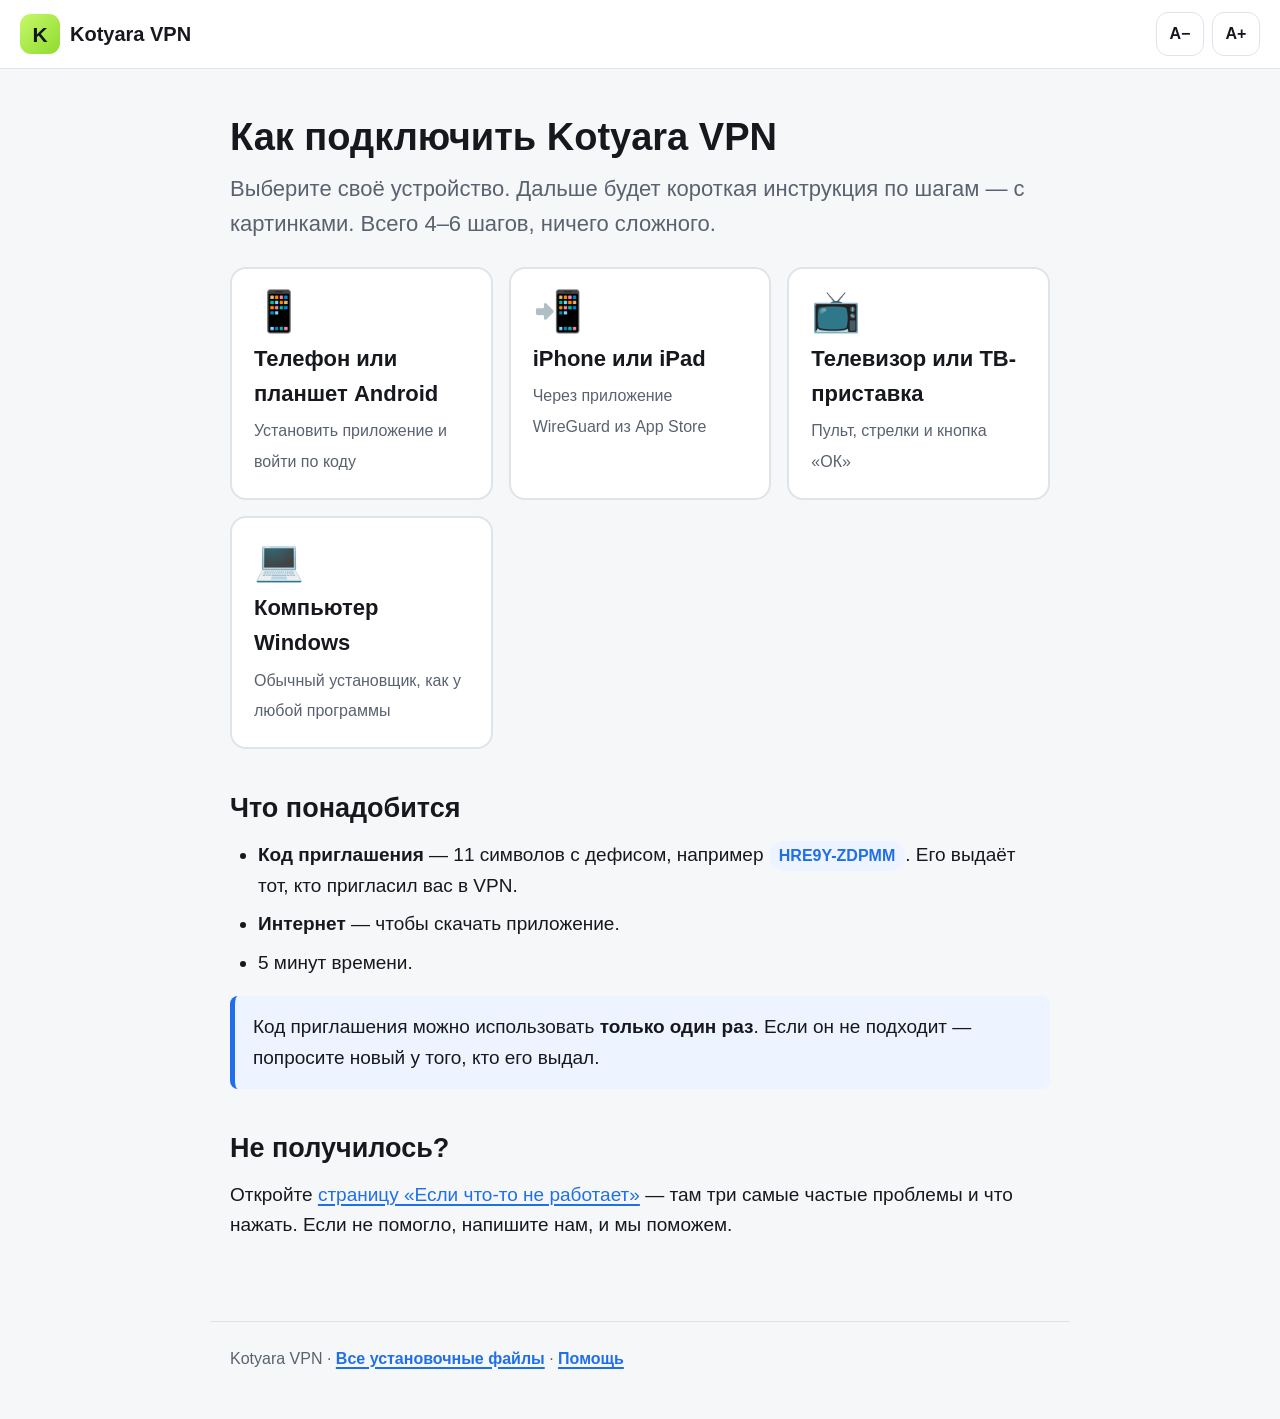
==== docs/index.html @ 17669a43 "docs: инструкции переехали в docs/ для GitHub Pages" ====
<!doctype html>
<html lang="ru">
  <head>
    <meta charset="utf-8" />
    <meta name="viewport" content="width=device-width, initial-scale=1" />
    <title>Kotyara VPN — как подключиться</title>
    <meta
      name="description"
      content="Пошаговая инструкция: как установить и подключить Kotyara VPN на телефоне, телевизоре и компьютере."
    />
    <link rel="stylesheet" href="style.css" />
    <link rel="icon" href="data:image/svg+xml,<svg xmlns='http://www.w3.org/2000/svg' viewBox='0 0 64 64'><rect width='64' height='64' rx='16' fill='%23b7f34b'/><text x='32' y='46' font-family='Arial' font-size='40' font-weight='bold' text-anchor='middle' fill='%23111720'>K</text></svg>" />
  </head>
  <body>
    <header class="topbar">
      <a class="brand" href="index.html">
        <span class="brand-mark" aria-hidden="true">K</span>
        Kotyara VPN
      </a>
      <div class="size-buttons" aria-label="Размер текста">
        <button type="button" data-set-size="normal" title="Обычный текст">A−</button>
        <button type="button" data-set-size="large" title="Крупный текст">A+</button>
      </div>
    </header>

    <main>
      <h1>Как подключить Kotyara VPN</h1>
      <p class="lead">
        Выберите своё устройство. Дальше будет короткая инструкция по шагам — с
        картинками. Всего 4–6 шагов, ничего сложного.
      </p>

      <div class="cards">
        <a class="card" href="android.html">
          <span class="emoji" aria-hidden="true">📱</span>
          <strong>Телефон или планшет Android</strong>
          <span>Установить приложение и войти по коду</span>
        </a>

        <a class="card" href="iphone.html">
          <span class="emoji" aria-hidden="true">📲</span>
          <strong>iPhone или iPad</strong>
          <span>Через приложение WireGuard из App Store</span>
        </a>

        <a class="card" href="tv.html">
          <span class="emoji" aria-hidden="true">📺</span>
          <strong>Телевизор или ТВ-приставка</strong>
          <span>Пульт, стрелки и кнопка «ОК»</span>
        </a>

        <a class="card" href="windows.html">
          <span class="emoji" aria-hidden="true">💻</span>
          <strong>Компьютер Windows</strong>
          <span>Обычный установщик, как у любой программы</span>
        </a>
      </div>

      <h2>Что понадобится</h2>
      <ul>
        <li>
          <strong>Код приглашения</strong> — 11 символов с дефисом, например
          <span class="badge">HRE9Y-ZDPMM</span>. Его выдаёт тот, кто пригласил
          вас в VPN.
        </li>
        <li><strong>Интернет</strong> — чтобы скачать приложение.</li>
        <li>5 минут времени.</li>
      </ul>

      <div class="note">
        <p>
          Код приглашения можно использовать <strong>только один раз</strong>. Если
          он не подходит — попросите новый у того, кто его выдал.
        </p>
      </div>

      <h2>Не получилось?</h2>
      <p>
        Откройте <a href="help.html">страницу «Если что-то не работает»</a> — там
        три самые частые проблемы и что нажать. Если не помогло, напишите нам, и
        мы поможем.
      </p>
    </main>

    <footer>
      Kotyara VPN ·
      <a href="https://github.com/kotyara12345678/Kotyara-VPN/releases/latest"
        >Все установочные файлы</a
      >
      ·
      <a href="help.html">Помощь</a>
    </footer>

    <script src="app.js"></script>
  </body>
</html>
---- docs/style.css ----
/* Kotyara VPN — инструкции.
   Светлая тема и крупный шрифт: страницу читают с телефона, часто
   пожилые люди. Никаких внешних шрифтов и библиотек — всё работает офлайн. */

:root {
  --bg: #f6f7f9;
  --card: #ffffff;
  --text: #16181d;
  --muted: #5a6270;
  --border: #dfe3ea;
  --accent: #1f6feb;
  --accent-dark: #1758bd;
  --ok: #1a7f45;
  --warn: #a86500;
  --radius: 16px;
  --fs-base: 19px;
  --fs-lead: 22px;
  --fs-h1: 38px;
  --fs-h2: 27px;
  --fs-small: 16px;
}

:root[data-size='large'] {
  --fs-base: 23px;
  --fs-lead: 26px;
  --fs-h1: 44px;
  --fs-h2: 32px;
  --fs-small: 19px;
}

* {
  box-sizing: border-box;
}

html {
  -webkit-text-size-adjust: 100%;
}

body {
  margin: 0;
  background: var(--bg);
  color: var(--text);
  font-family:
    -apple-system, BlinkMacSystemFont, 'Segoe UI', Roboto, 'Helvetica Neue',
    Arial, sans-serif;
  font-size: var(--fs-base);
  line-height: 1.6;
}

a {
  color: var(--accent);
  text-decoration-thickness: 2px;
  text-underline-offset: 3px;
}

a:hover {
  color: var(--accent-dark);
}

img {
  max-width: 100%;
  height: auto;
}

/* --- шапка ------------------------------------------------------------- */

.topbar {
  position: sticky;
  top: 0;
  z-index: 10;
  display: flex;
  align-items: center;
  gap: 14px;
  padding: 12px 20px;
  background: rgba(255, 255, 255, 0.94);
  border-bottom: 1px solid var(--border);
  backdrop-filter: blur(8px);
}

.topbar .brand {
  display: flex;
  align-items: center;
  gap: 10px;
  font-weight: 800;
  font-size: calc(var(--fs-base) + 1px);
  color: var(--text);
  text-decoration: none;
  margin-right: auto;
}

.topbar .brand .brand-mark {
  display: flex;
  align-items: center;
  justify-content: center;
  width: 40px;
  height: 40px;
  border-radius: 11px;
  background: linear-gradient(135deg, #c6f76a, #8fdc2f);
  color: #111720;
  font-size: 21px;
  font-weight: 900;
  line-height: 1;
}

.size-buttons {
  display: flex;
  gap: 8px;
}

.size-buttons button {
  min-width: 48px;
  min-height: 44px;
  padding: 0 10px;
  border: 1px solid var(--border);
  border-radius: 12px;
  background: var(--card);
  color: var(--text);
  font-size: var(--fs-small);
  font-weight: 700;
  cursor: pointer;
}

.size-buttons button:hover {
  border-color: var(--accent);
  color: var(--accent);
}

/* --- содержимое -------------------------------------------------------- */

main {
  max-width: 860px;
  margin: 0 auto;
  padding: 28px 20px 64px;
}

.lead {
  font-size: var(--fs-lead);
  color: var(--muted);
  margin: 10px 0 26px;
}

h1 {
  font-size: var(--fs-h1);
  line-height: 1.2;
  margin: 18px 0 6px;
}

h2 {
  font-size: var(--fs-h2);
  line-height: 1.3;
  margin: 42px 0 14px;
}

p {
  margin: 0 0 16px;
}

ul,
ol {
  margin: 0 0 18px;
  padding-left: 28px;
}

li {
  margin-bottom: 8px;
}

.back {
  display: inline-block;
  margin-bottom: 4px;
  font-size: var(--fs-small);
  font-weight: 700;
}

/* --- выбор устройства -------------------------------------------------- */

.cards {
  display: grid;
  grid-template-columns: repeat(auto-fit, minmax(240px, 1fr));
  gap: 16px;
  margin: 26px 0 10px;
}

.card {
  display: block;
  padding: 22px;
  background: var(--card);
  border: 2px solid var(--border);
  border-radius: var(--radius);
  color: var(--text);
  text-decoration: none;
  transition:
    border-color 0.15s ease,
    transform 0.15s ease;
}

.card:hover {
  border-color: var(--accent);
  transform: translateY(-2px);
  color: var(--text);
}

.card .emoji {
  font-size: 40px;
  line-height: 1;
  display: block;
  margin-bottom: 10px;
}

.card strong {
  display: block;
  font-size: calc(var(--fs-base) + 3px);
  margin-bottom: 4px;
}

.card span {
  color: var(--muted);
  font-size: var(--fs-small);
}

/* --- шаги -------------------------------------------------------------- */

.steps {
  counter-reset: step;
  display: grid;
  gap: 22px;
  margin: 22px 0 10px;
}

.step {
  position: relative;
  padding: 22px 22px 18px 78px;
  background: var(--card);
  border: 1px solid var(--border);
  border-radius: var(--radius);
}

.step::before {
  counter-increment: step;
  content: counter(step);
  position: absolute;
  left: 20px;
  top: 20px;
  width: 42px;
  height: 42px;
  border-radius: 50%;
  background: var(--accent);
  color: #fff;
  font-weight: 800;
  font-size: calc(var(--fs-base) + 1px);
  display: flex;
  align-items: center;
  justify-content: center;
}

.step h3 {
  font-size: calc(var(--fs-base) + 3px);
  margin: 6px 0 8px;
}

.step p:last-child {
  margin-bottom: 0;
}

/* --- скриншоты --------------------------------------------------------- */

.shot {
  margin: 16px 0 4px;
  text-align: center;
}

.shot img {
  display: block;
  margin: 0 auto;
  max-height: 620px;
  border: 1px solid var(--border);
  border-radius: 12px;
  box-shadow: 0 8px 24px rgba(22, 24, 29, 0.12);
}

.shot figcaption {
  margin-top: 8px;
  color: var(--muted);
  font-size: var(--fs-small);
}

/* Пока скриншота нет, вместо пустого места показываем подсказку:
   страница остаётся понятной и без картинок. */
.shot-missing {
  display: flex;
  align-items: center;
  justify-content: center;
  min-height: 180px;
  padding: 18px;
  border: 2px dashed var(--border);
  border-radius: 12px;
  background: #fbfcfe;
  color: var(--muted);
  font-size: var(--fs-small);
  text-align: center;
}

/* --- кнопки и плашки --------------------------------------------------- */

.btn {
  display: inline-flex;
  align-items: center;
  justify-content: center;
  gap: 10px;
  min-height: 60px;
  padding: 14px 26px;
  margin: 8px 0;
  background: var(--accent);
  color: #fff;
  border-radius: 14px;
  font-size: calc(var(--fs-base) + 1px);
  font-weight: 800;
  text-decoration: none;
  border: none;
}

.btn:hover {
  background: var(--accent-dark);
  color: #fff;
}

.btn.secondary {
  background: var(--card);
  color: var(--accent);
  border: 2px solid var(--accent);
}

.btn.secondary:hover {
  color: var(--accent-dark);
  border-color: var(--accent-dark);
}

.note {
  padding: 16px 18px;
  margin: 18px 0;
  border-left: 5px solid var(--accent);
  border-radius: 8px;
  background: #eef4ff;
}

.note.ok {
  border-color: var(--ok);
  background: #ecf8f1;
}

.note.warn {
  border-color: var(--warn);
  background: #fff6e6;
}

.note p:last-child {
  margin-bottom: 0;
}

.badge {
  display: inline-block;
  padding: 2px 10px;
  border-radius: 999px;
  background: #eef4ff;
  color: var(--accent);
  font-size: var(--fs-small);
  font-weight: 700;
}

/* --- подвал ------------------------------------------------------------ */

footer {
  max-width: 860px;
  margin: 0 auto;
  padding: 24px 20px 48px;
  color: var(--muted);
  font-size: var(--fs-small);
  border-top: 1px solid var(--border);
}

footer a {
  font-weight: 700;
}

@media (max-width: 520px) {
  .step {
    padding: 18px 16px 16px 16px;
  }

  .step::before {
    position: static;
    display: inline-flex;
    margin-bottom: 8px;
  }

  .shot img {
    max-height: 460px;
  }
}
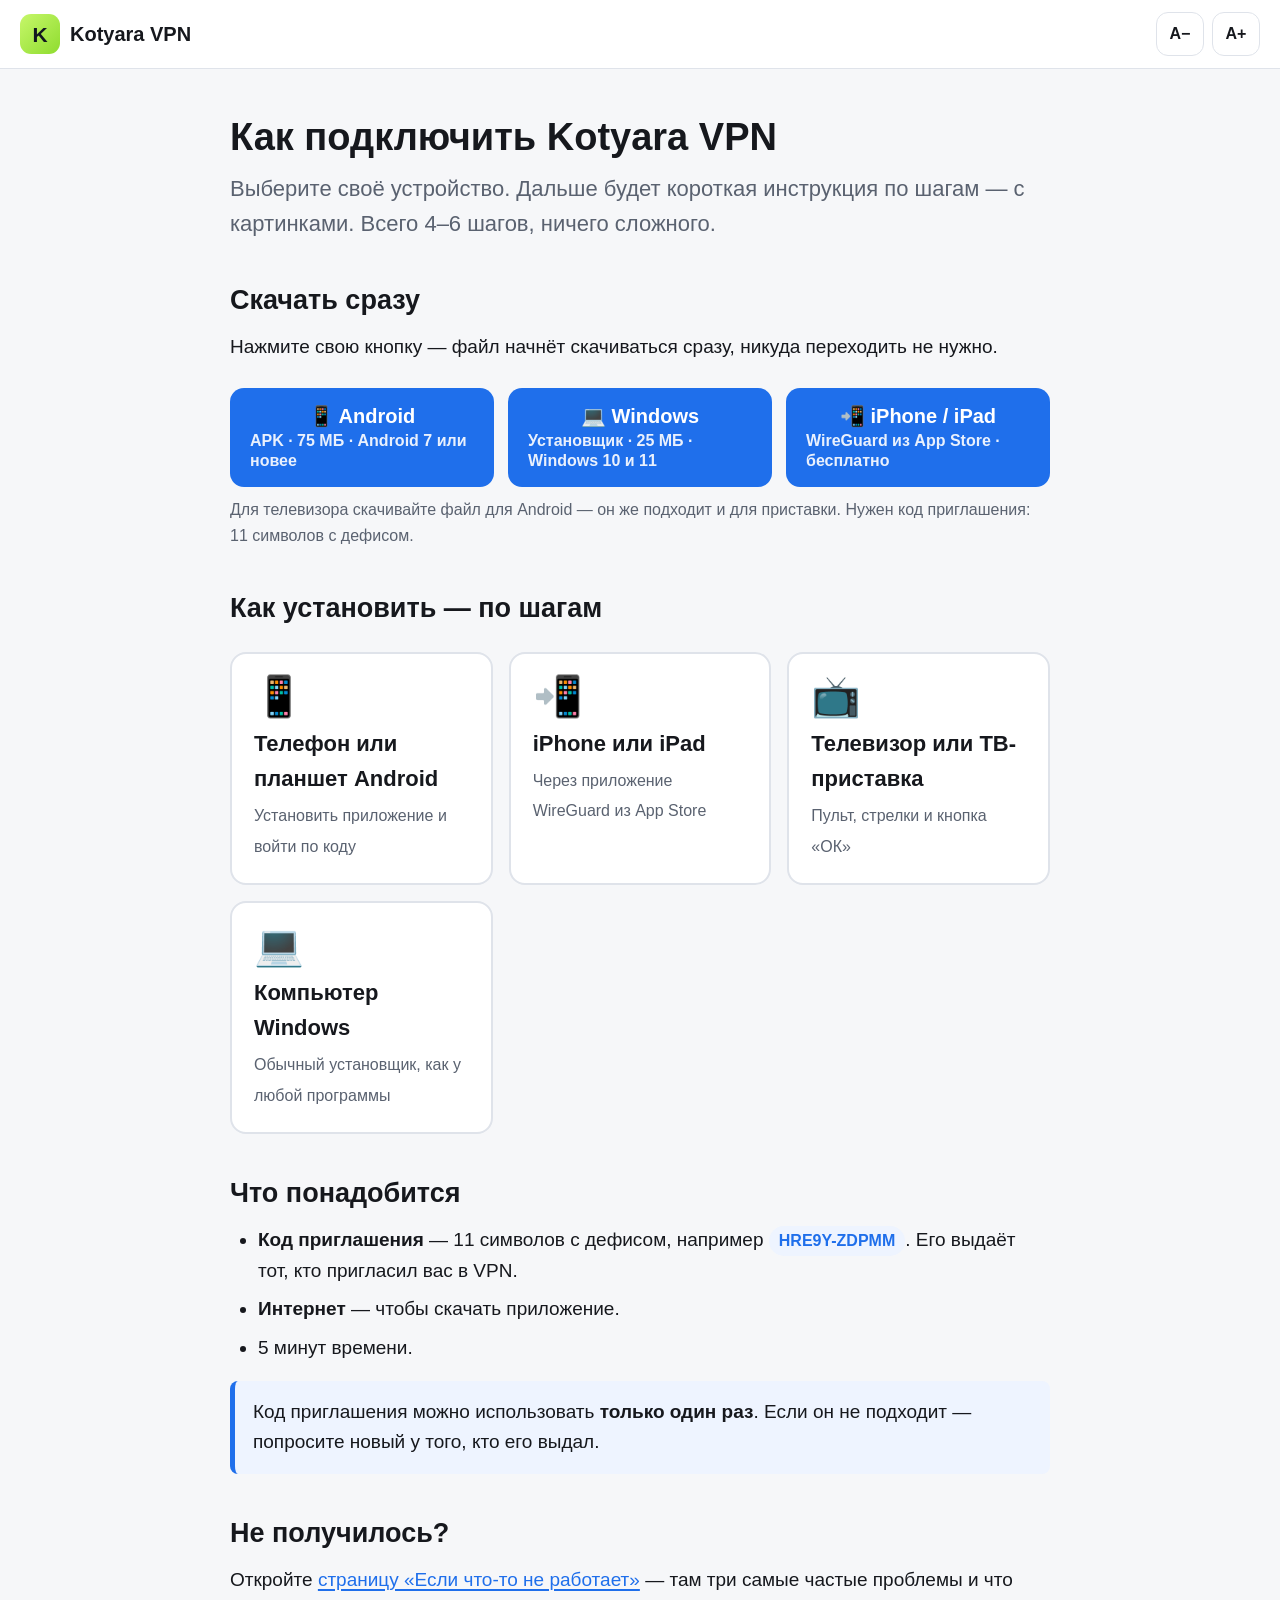
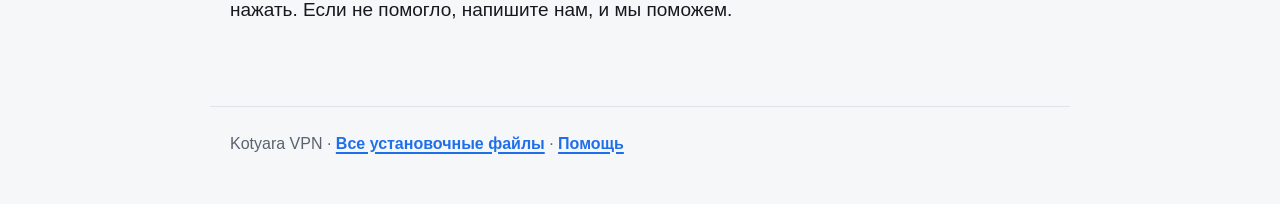
==== commit 4b3c1a1c: "docs: прямые кнопки скачивания APK и Setup.exe, автоподстановка последней версии" ====
--- a/docs/index.html
+++ b/docs/index.html
@@ -30,6 +30,53 @@
         картинками. Всего 4–6 шагов, ничего сложного.
       </p>
 
+      <h2>Скачать сразу</h2>
+      <p>
+        Нажмите свою кнопку — файл начнёт скачиваться сразу, никуда
+        переходить не нужно.
+      </p>
+
+      <div class="download-grid">
+        <a
+          class="btn col"
+          data-download="apk"
+          data-download-sub="Android 7 или новее"
+          href="https://github.com/kotyara12345678/Kotyara-VPN/releases/latest/download/KotyaraVPN-0.2.7.apk"
+        >
+          <span class="btn-title">📱 Android</span>
+          <span class="btn-note" data-download-note="apk"
+            >APK · 75 МБ · Android 7 или новее</span
+          >
+        </a>
+
+        <a
+          class="btn col"
+          data-download="exe"
+          data-download-sub="Windows 10 и 11"
+          href="https://github.com/kotyara12345678/Kotyara-VPN/releases/latest/download/KotyaraVPN-0.2.7-Setup.exe"
+        >
+          <span class="btn-title">💻 Windows</span>
+          <span class="btn-note" data-download-note="exe"
+            >Установщик · 25 МБ · Windows 10 и 11</span
+          >
+        </a>
+
+        <a
+          class="btn col"
+          href="https://apps.apple.com/app/wireguard/id1441195209"
+        >
+          <span class="btn-title">📲 iPhone / iPad</span>
+          <span class="btn-note">WireGuard из App Store · бесплатно</span>
+        </a>
+      </div>
+
+      <p class="download-hint">
+        Для телевизора скачивайте файл для Android — он же подходит и для
+        приставки. Нужен код приглашения: 11 символов с дефисом.
+        <span data-release-version></span>
+      </p>
+
+      <h2>Как установить — по шагам</h2>
       <div class="cards">
         <a class="card" href="android.html">
           <span class="emoji" aria-hidden="true">📱</span>
--- a/docs/style.css
+++ b/docs/style.css
@@ -330,6 +330,43 @@
   border: 2px solid var(--accent);
 }
 
+/* Кнопка скачивания в две строки: что скачать и сколько весит. */
+.btn.col {
+  flex-direction: column;
+  gap: 2px;
+  line-height: 1.25;
+}
+
+.btn .btn-note {
+  font-size: var(--fs-small);
+  font-weight: 600;
+  opacity: 0.9;
+}
+
+.download-grid {
+  display: grid;
+  grid-template-columns: repeat(auto-fit, minmax(260px, 1fr));
+  gap: 14px;
+  margin: 26px 0 8px;
+}
+
+.download-grid .btn {
+  margin: 0;
+  width: 100%;
+  min-height: 84px;
+  padding: 16px 20px;
+}
+
+.download-grid .btn .btn-title {
+  font-size: calc(var(--fs-base) + 1px);
+}
+
+.download-hint {
+  margin: 10px 0 4px;
+  color: var(--muted);
+  font-size: var(--fs-small);
+}
+
 .btn.secondary:hover {
   color: var(--accent-dark);
   border-color: var(--accent-dark);
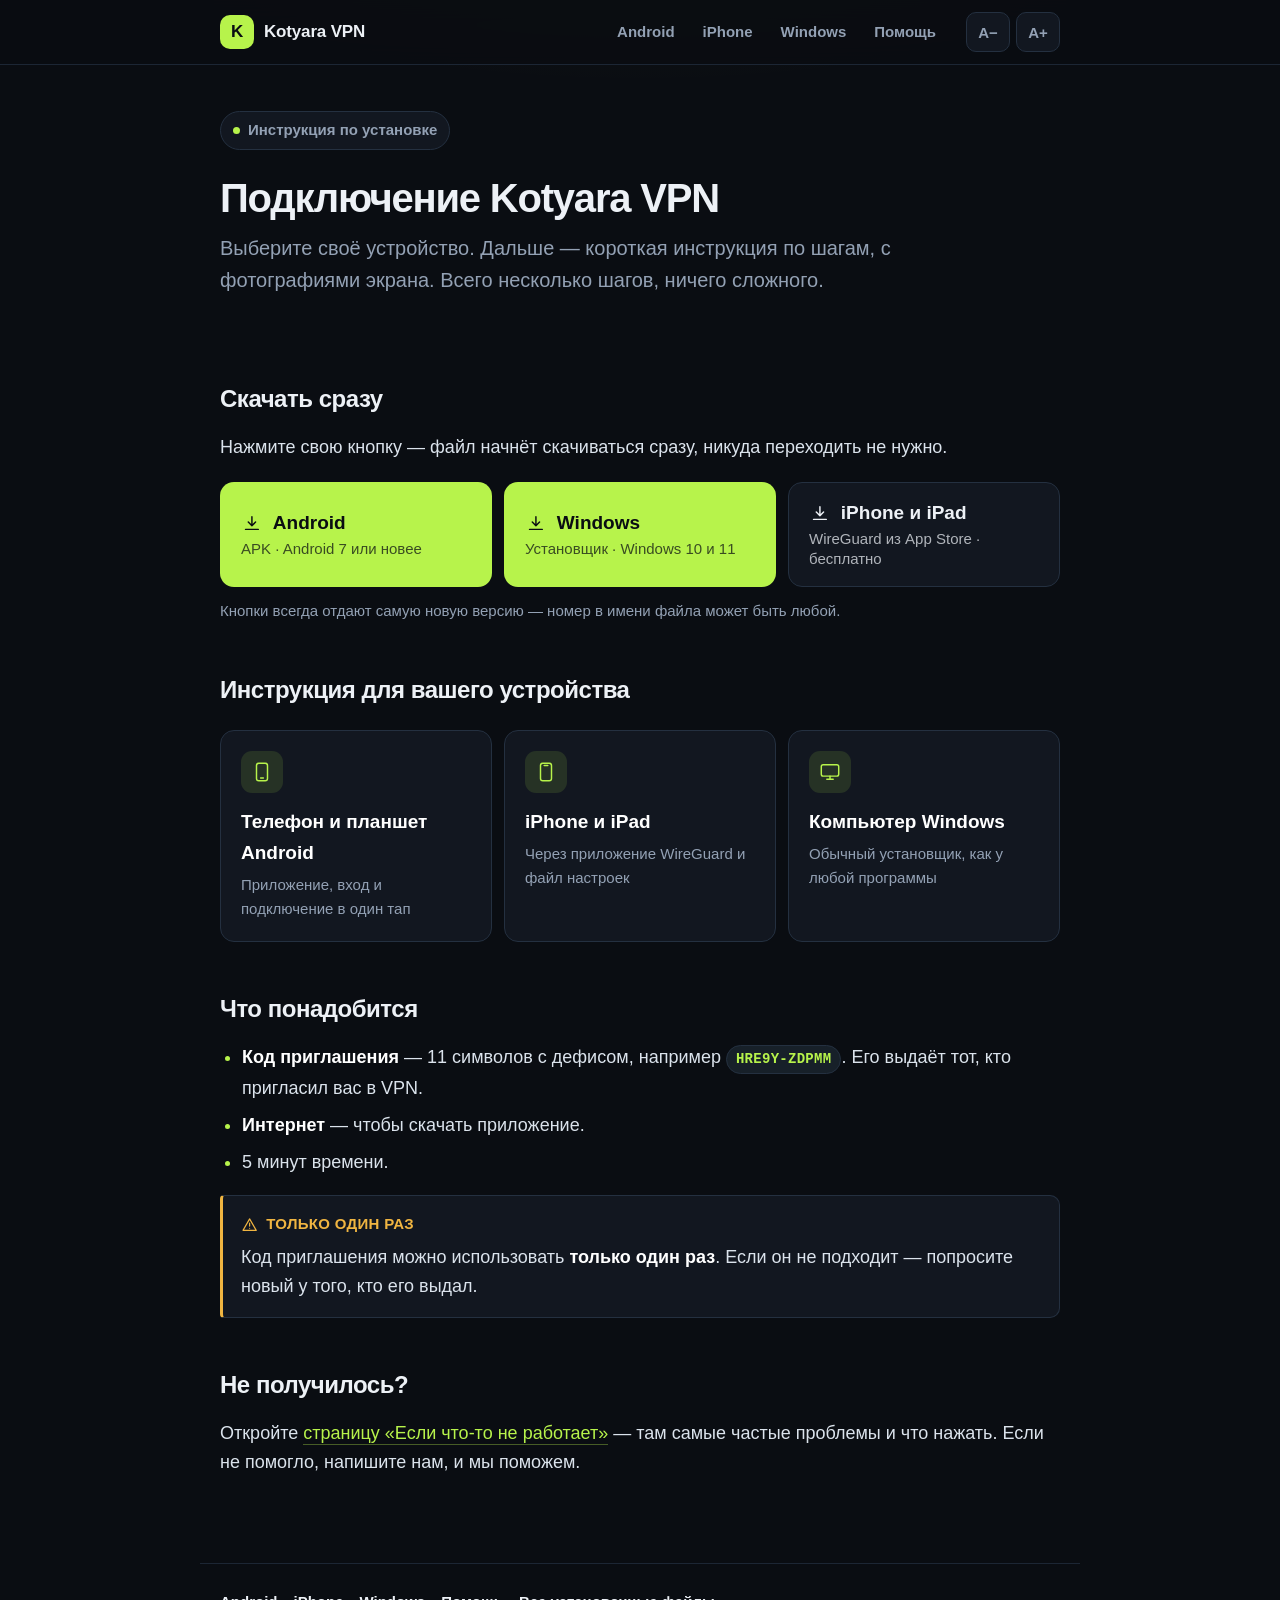
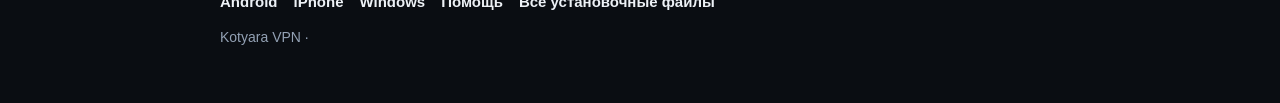
==== commit 61cd5e05: "New instructions site: Android screenshots, iPhone config, no TV page. Pages share a dark minimal th" ====
--- a/docs/index.html
+++ b/docs/index.html
@@ -3,37 +3,48 @@
   <head>
     <meta charset="utf-8" />
     <meta name="viewport" content="width=device-width, initial-scale=1" />
-    <title>Kotyara VPN — как подключиться</title>
+    <title>Kotyara VPN — установка и подключение</title>
     <meta
       name="description"
-      content="Пошаговая инструкция: как установить и подключить Kotyara VPN на телефоне, телевизоре и компьютере."
+      content="Пошаговая инструкция: как установить и подключить Kotyara VPN на телефоне, iPhone и компьютере Windows."
     />
     <link rel="stylesheet" href="style.css" />
-    <link rel="icon" href="data:image/svg+xml,<svg xmlns='http://www.w3.org/2000/svg' viewBox='0 0 64 64'><rect width='64' height='64' rx='16' fill='%23b7f34b'/><text x='32' y='46' font-family='Arial' font-size='40' font-weight='bold' text-anchor='middle' fill='%23111720'>K</text></svg>" />
+    <link rel="icon" href="data:image/svg+xml,<svg xmlns='http://www.w3.org/2000/svg' viewBox='0 0 64 64'><rect width='64' height='64' rx='16' fill='%23b7f34b'/><text x='32' y='46' font-family='Arial' font-size='40' font-weight='bold' text-anchor='middle' fill='%230a0d12'>K</text></svg>" />
   </head>
   <body>
     <header class="topbar">
-      <a class="brand" href="index.html">
-        <span class="brand-mark" aria-hidden="true">K</span>
-        Kotyara VPN
-      </a>
-      <div class="size-buttons" aria-label="Размер текста">
-        <button type="button" data-set-size="normal" title="Обычный текст">A−</button>
-        <button type="button" data-set-size="large" title="Крупный текст">A+</button>
+      <div class="topbar-inner">
+        <a class="brand" href="index.html">
+          <span class="brand-mark" aria-hidden="true">K</span>
+          Kotyara VPN
+        </a>
+        <nav class="nav">
+          <a href="android.html">Android</a>
+          <a href="iphone.html">iPhone</a>
+          <a href="windows.html">Windows</a>
+          <a href="help.html">Помощь</a>
+        </nav>
+        <div class="size-buttons" aria-label="Размер текста">
+          <button type="button" data-set-size="normal" title="Обычный текст">A−</button>
+          <button type="button" data-set-size="large" title="Крупный текст">A+</button>
+        </div>
       </div>
     </header>
 
     <main>
-      <h1>Как подключить Kotyara VPN</h1>
-      <p class="lead">
-        Выберите своё устройство. Дальше будет короткая инструкция по шагам — с
-        картинками. Всего 4–6 шагов, ничего сложного.
-      </p>
+      <section class="hero">
+        <span class="eyebrow"><span class="dot"></span>Инструкция по установке</span>
+        <h1>Подключение Kotyara VPN</h1>
+        <p class="lead">
+          Выберите своё устройство. Дальше — короткая инструкция по шагам, с
+          фотографиями экрана. Всего несколько шагов, ничего сложного.
+        </p>
+      </section>
 
       <h2>Скачать сразу</h2>
       <p>
-        Нажмите свою кнопку — файл начнёт скачиваться сразу, никуда
-        переходить не нужно.
+        Нажмите свою кнопку — файл начнёт скачиваться сразу, никуда переходить не
+        нужно.
       </p>
 
       <div class="download-grid">
@@ -41,65 +52,87 @@
           class="btn col"
           data-download="apk"
           data-download-sub="Android 7 или новее"
-          href="https://github.com/kotyara12345678/Kotyara-VPN/releases/latest/download/KotyaraVPN-0.2.7.apk"
+          href="https://github.com/kotyara12345678/Kotyara-VPN/releases/latest"
         >
-          <span class="btn-title">📱 Android</span>
-          <span class="btn-note" data-download-note="apk"
-            >APK · 75 МБ · Android 7 или новее</span
-          >
+          <span class="btn-title">
+            <svg class="icon" viewBox="0 0 24 24" aria-hidden="true">
+              <path d="M12 4v10m0 0 4-4m-4 4-4-4" />
+              <path d="M5 18h14" />
+            </svg>
+            Android
+          </span>
+          <span class="btn-note" data-download-note="apk">APK · Android 7 или новее</span>
         </a>
 
         <a
           class="btn col"
           data-download="exe"
           data-download-sub="Windows 10 и 11"
-          href="https://github.com/kotyara12345678/Kotyara-VPN/releases/latest/download/KotyaraVPN-0.2.7-Setup.exe"
+          href="https://github.com/kotyara12345678/Kotyara-VPN/releases/latest"
         >
-          <span class="btn-title">💻 Windows</span>
-          <span class="btn-note" data-download-note="exe"
-            >Установщик · 25 МБ · Windows 10 и 11</span
-          >
+          <span class="btn-title">
+            <svg class="icon" viewBox="0 0 24 24" aria-hidden="true">
+              <path d="M12 4v10m0 0 4-4m-4 4-4-4" />
+              <path d="M5 18h14" />
+            </svg>
+            Windows
+          </span>
+          <span class="btn-note" data-download-note="exe">Установщик · Windows 10 и 11</span>
         </a>
 
         <a
-          class="btn col"
+          class="btn col secondary"
           href="https://apps.apple.com/app/wireguard/id1441195209"
         >
-          <span class="btn-title">📲 iPhone / iPad</span>
+          <span class="btn-title">
+            <svg class="icon" viewBox="0 0 24 24" aria-hidden="true">
+              <path d="M12 4v10m0 0 4-4m-4 4-4-4" />
+              <path d="M5 18h14" />
+            </svg>
+            iPhone и iPad
+          </span>
           <span class="btn-note">WireGuard из App Store · бесплатно</span>
         </a>
       </div>
 
       <p class="download-hint">
-        Для телевизора скачивайте файл для Android — он же подходит и для
-        приставки. Нужен код приглашения: 11 символов с дефисом.
-        <span data-release-version></span>
+        Кнопки всегда отдают самую новую версию — номер в имени файла может быть
+        любой. <span data-release-version></span>
       </p>
 
-      <h2>Как установить — по шагам</h2>
+      <h2>Инструкция для вашего устройства</h2>
       <div class="cards">
         <a class="card" href="android.html">
-          <span class="emoji" aria-hidden="true">📱</span>
-          <strong>Телефон или планшет Android</strong>
-          <span>Установить приложение и войти по коду</span>
+          <span class="card-icon" aria-hidden="true">
+            <svg class="icon" viewBox="0 0 24 24">
+              <rect x="6" y="2.5" width="12" height="19" rx="2.5" />
+              <path d="M10.5 18.5h3" />
+            </svg>
+          </span>
+          <strong>Телефон и планшет Android</strong>
+          <span class="card-note">Приложение, вход и подключение в один тап</span>
         </a>
 
         <a class="card" href="iphone.html">
-          <span class="emoji" aria-hidden="true">📲</span>
-          <strong>iPhone или iPad</strong>
-          <span>Через приложение WireGuard из App Store</span>
-        </a>
-
-        <a class="card" href="tv.html">
-          <span class="emoji" aria-hidden="true">📺</span>
-          <strong>Телевизор или ТВ-приставка</strong>
-          <span>Пульт, стрелки и кнопка «ОК»</span>
+          <span class="card-icon" aria-hidden="true">
+            <svg class="icon" viewBox="0 0 24 24">
+              <rect x="6" y="2.5" width="12" height="19" rx="2.5" />
+              <path d="M10 5h4" />
+            </svg>
+          </span>
+          <strong>iPhone и iPad</strong>
+          <span class="card-note">Через приложение WireGuard и файл настроек</span>
         </a>
 
         <a class="card" href="windows.html">
-          <span class="emoji" aria-hidden="true">💻</span>
+          <span class="card-icon" aria-hidden="true">
+            <svg class="icon" viewBox="0 0 24 24">
+              <rect x="2.5" y="4" width="19" height="12.5" rx="2" />
+              <path d="M8.5 20h7M12 16.5V20" />
+            </svg>
+          </span>
           <strong>Компьютер Windows</strong>
-          <span>Обычный установщик, как у любой программы</span>
+          <span class="card-note">Обычный установщик, как у любой программы</span>
         </a>
       </div>
 
@@ -114,7 +147,14 @@
         <li>5 минут времени.</li>
       </ul>
 
-      <div class="note">
+      <div class="note warn">
+        <p class="note-title">
+          <svg class="icon" viewBox="0 0 24 24" aria-hidden="true">
+            <path d="M12 4 2.8 20h18.4L12 4Z" />
+            <path d="M12 10v4M12 17h.01" />
+          </svg>
+          Только один раз
+        </p>
         <p>
           Код приглашения можно использовать <strong>только один раз</strong>. Если
           он не подходит — попросите новый у того, кто его выдал.
@@ -124,18 +164,24 @@
       <h2>Не получилось?</h2>
       <p>
         Откройте <a href="help.html">страницу «Если что-то не работает»</a> — там
-        три самые частые проблемы и что нажать. Если не помогло, напишите нам, и
-        мы поможем.
+        самые частые проблемы и что нажать. Если не помогло, напишите нам, и мы
+        поможем.
       </p>
     </main>
 
     <footer>
-      Kotyara VPN ·
-      <a href="https://github.com/kotyara12345678/Kotyara-VPN/releases/latest"
-        >Все установочные файлы</a
-      >
-      ·
-      <a href="help.html">Помощь</a>
+      <div class="foot-links">
+        <a href="android.html">Android</a>
+        <a href="iphone.html">iPhone</a>
+        <a href="windows.html">Windows</a>
+        <a href="help.html">Помощь</a>
+        <a href="https://github.com/kotyara12345678/Kotyara-VPN/releases/latest"
+          >Все установочные файлы</a
+        >
+      </div>
+      <div class="foot-version">
+        Kotyara VPN · <span data-release-version></span>
+      </div>
     </footer>
 
     <script src="app.js"></script>
--- a/docs/style.css
+++ b/docs/style.css
@@ -1,31 +1,40 @@
-/* Kotyara VPN — инструкции.
-   Светлая тема и крупный шрифт: страницу читают с телефона, часто
-   пожилые люди. Никаких внешних шрифтов и библиотек — всё работает офлайн. */
+/* Kotyara VPN — документация.
+   Тёмная сдержанная тема в цветах приложения, крупный шрифт и большие
+   кликабельные области: страницу читают с телефона, часто пожилые люди.
+   Без внешних шрифтов и библиотек — всё работает офлайн. */
 
 :root {
-  --bg: #f6f7f9;
-  --card: #ffffff;
-  --text: #16181d;
-  --muted: #5a6270;
-  --border: #dfe3ea;
-  --accent: #1f6feb;
-  --accent-dark: #1758bd;
-  --ok: #1a7f45;
-  --warn: #a86500;
-  --radius: 16px;
-  --fs-base: 19px;
-  --fs-lead: 22px;
-  --fs-h1: 38px;
-  --fs-h2: 27px;
-  --fs-small: 16px;
+  --bg: #0a0d12;
+  --surface: #121720;
+  --surface-2: #172029;
+  --line: #243040;
+  --line-soft: #1c2634;
+  --text: #edf1f6;
+  --muted: #93a1b4;
+  --accent: #b7f34b;
+  --accent-dim: #9ad72e;
+  --accent-ink: #0a0d12;
+  --ok: #57d68b;
+  --warn: #f0b541;
+  --danger: #f2726b;
+  --radius: 14px;
+  --radius-sm: 10px;
+  --fs-base: 18px;
+  --fs-lead: 20px;
+  --fs-h1: 40px;
+  --fs-h2: 24px;
+  --fs-small: 15px;
+  --shadow: 0 18px 40px rgba(0, 0, 0, 0.35);
+  --maxw: 880px;
 }
 
 :root[data-size='large'] {
-  --fs-base: 23px;
-  --fs-lead: 26px;
-  --fs-h1: 44px;
-  --fs-h2: 32px;
-  --fs-small: 19px;
+  --fs-base: 21px;
+  --fs-lead: 23px;
+  --fs-h1: 46px;
+  --fs-h2: 28px;
+  --fs-small: 17px;
+  --maxw: 940px;
 }
 
 * {
@@ -34,27 +43,37 @@
 
 html {
   -webkit-text-size-adjust: 100%;
+  scroll-behavior: smooth;
 }
 
 body {
   margin: 0;
-  background: var(--bg);
+  background:
+    radial-gradient(
+      1100px 520px at 50% -280px,
+      rgba(183, 243, 75, 0.12),
+      transparent 70%
+    ),
+    var(--bg);
   color: var(--text);
   font-family:
     -apple-system, BlinkMacSystemFont, 'Segoe UI', Roboto, 'Helvetica Neue',
     Arial, sans-serif;
   font-size: var(--fs-base);
-  line-height: 1.6;
+  line-height: 1.62;
+  -webkit-font-smoothing: antialiased;
 }
 
 a {
   color: var(--accent);
-  text-decoration-thickness: 2px;
-  text-underline-offset: 3px;
+  text-decoration: none;
+  border-bottom: 1px solid rgba(183, 243, 75, 0.35);
+  padding-bottom: 1px;
 }
 
 a:hover {
-  color: var(--accent-dark);
+  color: #d2ff85;
+  border-bottom-color: currentColor;
 }
 
 img {
@@ -62,158 +81,358 @@
   height: auto;
 }
 
+.icon {
+  width: 1.15em;
+  height: 1.15em;
+  flex: none;
+  stroke: currentColor;
+  stroke-width: 1.6;
+  fill: none;
+  stroke-linecap: round;
+  stroke-linejoin: round;
+}
+
 /* --- шапка ------------------------------------------------------------- */
 
 .topbar {
   position: sticky;
   top: 0;
-  z-index: 10;
-  display: flex;
-  align-items: center;
-  gap: 14px;
+  z-index: 20;
+  background: rgba(10, 13, 18, 0.82);
+  border-bottom: 1px solid var(--line-soft);
+  backdrop-filter: blur(12px);
+}
+
+.topbar-inner {
+  display: flex;
+  align-items: center;
+  gap: 18px;
+  max-width: var(--maxw);
+  margin: 0 auto;
   padding: 12px 20px;
-  background: rgba(255, 255, 255, 0.94);
-  border-bottom: 1px solid var(--border);
-  backdrop-filter: blur(8px);
-}
-
-.topbar .brand {
+}
+
+.brand {
   display: flex;
   align-items: center;
   gap: 10px;
+  color: var(--text);
+  font-weight: 700;
+  font-size: 17px;
+  letter-spacing: -0.01em;
+  border: 0;
+  margin-right: auto;
+}
+
+.brand:hover {
+  color: var(--text);
+}
+
+.brand-mark {
+  display: flex;
+  align-items: center;
+  justify-content: center;
+  width: 34px;
+  height: 34px;
+  border-radius: 10px;
+  background: var(--accent);
+  color: var(--accent-ink);
   font-weight: 800;
-  font-size: calc(var(--fs-base) + 1px);
-  color: var(--text);
-  text-decoration: none;
-  margin-right: auto;
-}
-
-.topbar .brand .brand-mark {
-  display: flex;
-  align-items: center;
-  justify-content: center;
-  width: 40px;
-  height: 40px;
-  border-radius: 11px;
-  background: linear-gradient(135deg, #c6f76a, #8fdc2f);
-  color: #111720;
-  font-size: 21px;
-  font-weight: 900;
-  line-height: 1;
+  font-size: 17px;
+}
+
+.brand-mark svg {
+  width: 19px;
+  height: 19px;
+}
+
+.nav {
+  display: flex;
+  gap: 4px;
+}
+
+.nav a {
+  padding: 8px 12px;
+  border: 0;
+  border-radius: 999px;
+  color: var(--muted);
+  font-size: var(--fs-small);
+  font-weight: 600;
+}
+
+.nav a:hover {
+  color: var(--text);
+  background: var(--surface-2);
+}
+
+.nav a[aria-current='page'] {
+  color: var(--accent-ink);
+  background: var(--accent);
 }
 
 .size-buttons {
   display: flex;
-  gap: 8px;
+  gap: 6px;
 }
 
 .size-buttons button {
-  min-width: 48px;
-  min-height: 44px;
+  min-width: 44px;
+  min-height: 40px;
   padding: 0 10px;
-  border: 1px solid var(--border);
-  border-radius: 12px;
-  background: var(--card);
-  color: var(--text);
+  border: 1px solid var(--line);
+  border-radius: var(--radius-sm);
+  background: var(--surface);
+  color: var(--muted);
   font-size: var(--fs-small);
   font-weight: 700;
   cursor: pointer;
+  transition:
+    color 0.15s ease,
+    border-color 0.15s ease;
 }
 
 .size-buttons button:hover {
-  border-color: var(--accent);
-  color: var(--accent);
+  color: var(--accent);
+  border-color: rgba(183, 243, 75, 0.45);
 }
 
 /* --- содержимое -------------------------------------------------------- */
 
 main {
-  max-width: 860px;
+  max-width: var(--maxw);
   margin: 0 auto;
-  padding: 28px 20px 64px;
+  padding: 40px 20px 72px;
+}
+
+h1 {
+  font-size: var(--fs-h1);
+  line-height: 1.1;
+  letter-spacing: -0.03em;
+  margin: 8px 0 12px;
+}
+
+h2 {
+  font-size: var(--fs-h2);
+  letter-spacing: -0.02em;
+  margin: 48px 0 14px;
+}
+
+h3 {
+  font-size: calc(var(--fs-base) + 2px);
+  letter-spacing: -0.01em;
+  margin: 0 0 8px;
+}
+
+p {
+  margin: 0 0 14px;
+  color: #dbe3ec;
 }
 
 .lead {
   font-size: var(--fs-lead);
   color: var(--muted);
-  margin: 10px 0 26px;
-}
-
-h1 {
-  font-size: var(--fs-h1);
-  line-height: 1.2;
-  margin: 18px 0 6px;
-}
-
-h2 {
-  font-size: var(--fs-h2);
-  line-height: 1.3;
-  margin: 42px 0 14px;
-}
-
-p {
-  margin: 0 0 16px;
+  margin: 0 0 28px;
+  max-width: 62ch;
+}
+
+strong {
+  color: #fff;
+  font-weight: 650;
 }
 
 ul,
 ol {
   margin: 0 0 18px;
-  padding-left: 28px;
+  padding-left: 22px;
+  color: #dbe3ec;
 }
 
 li {
   margin-bottom: 8px;
 }
 
+li::marker {
+  color: var(--accent);
+}
+
 .back {
-  display: inline-block;
-  margin-bottom: 4px;
-  font-size: var(--fs-small);
+  display: inline-flex;
+  align-items: center;
+  gap: 8px;
+  margin-bottom: 14px;
+  border: 0;
+  color: var(--muted);
+  font-size: var(--fs-small);
+  font-weight: 600;
+}
+
+.back:hover {
+  color: var(--accent);
+}
+
+/* --- первый экран ------------------------------------------------------ */
+
+.hero {
+  padding: 6px 0 8px;
+}
+
+.hero .eyebrow {
+  display: inline-flex;
+  align-items: center;
+  gap: 8px;
+  padding: 6px 12px;
+  border: 1px solid var(--line);
+  border-radius: 999px;
+  background: var(--surface);
+  color: var(--muted);
+  font-size: var(--fs-small);
+  font-weight: 600;
+  margin-bottom: 18px;
+}
+
+.hero .eyebrow .dot {
+  width: 7px;
+  height: 7px;
+  border-radius: 50%;
+  background: var(--accent);
+}
+
+/* --- кнопки ------------------------------------------------------------ */
+
+.btn {
+  display: inline-flex;
+  align-items: center;
+  justify-content: center;
+  gap: 10px;
+  min-height: 54px;
+  padding: 14px 24px;
+  border: 1px solid transparent;
+  border-radius: var(--radius);
+  background: var(--accent);
+  color: var(--accent-ink);
+  font-size: calc(var(--fs-base) + 1px);
   font-weight: 700;
-}
-
-/* --- выбор устройства -------------------------------------------------- */
+  text-decoration: none;
+  cursor: pointer;
+  transition:
+    background 0.15s ease,
+    transform 0.15s ease,
+    border-color 0.15s ease;
+}
+
+.btn:hover {
+  background: var(--accent-dim);
+  color: var(--accent-ink);
+  transform: translateY(-1px);
+}
+
+.btn.secondary {
+  background: var(--surface);
+  border-color: var(--line);
+  color: var(--text);
+}
+
+.btn.secondary:hover {
+  border-color: rgba(183, 243, 75, 0.5);
+  color: var(--text);
+}
+
+.btn.col {
+  flex-direction: column;
+  align-items: flex-start;
+  gap: 3px;
+  text-align: left;
+  line-height: 1.3;
+}
+
+.btn .btn-title {
+  display: flex;
+  align-items: center;
+  gap: 10px;
+  font-size: calc(var(--fs-base) + 1px);
+  font-weight: 700;
+}
+
+.btn .btn-note {
+  font-size: var(--fs-small);
+  font-weight: 500;
+  opacity: 0.72;
+}
+
+.download-grid {
+  display: grid;
+  grid-template-columns: repeat(auto-fit, minmax(240px, 1fr));
+  gap: 12px;
+  margin: 20px 0 12px;
+}
+
+.download-grid .btn {
+  width: 100%;
+  min-height: 88px;
+  padding: 18px 20px;
+}
+
+.download-hint {
+  color: var(--muted);
+  font-size: var(--fs-small);
+  margin: 10px 0 0;
+}
+
+/* --- карточки устройств ------------------------------------------------ */
 
 .cards {
   display: grid;
-  grid-template-columns: repeat(auto-fit, minmax(240px, 1fr));
-  gap: 16px;
-  margin: 26px 0 10px;
+  grid-template-columns: repeat(auto-fit, minmax(250px, 1fr));
+  gap: 12px;
+  margin: 20px 0 8px;
 }
 
 .card {
-  display: block;
-  padding: 22px;
-  background: var(--card);
-  border: 2px solid var(--border);
+  display: flex;
+  flex-direction: column;
+  gap: 4px;
+  padding: 20px;
+  background: var(--surface);
+  border: 1px solid var(--line);
   border-radius: var(--radius);
   color: var(--text);
   text-decoration: none;
   transition:
     border-color 0.15s ease,
+    background 0.15s ease,
     transform 0.15s ease;
 }
 
 .card:hover {
-  border-color: var(--accent);
+  background: var(--surface-2);
+  border-color: rgba(183, 243, 75, 0.45);
+  color: var(--text);
   transform: translateY(-2px);
-  color: var(--text);
-}
-
-.card .emoji {
-  font-size: 40px;
-  line-height: 1;
-  display: block;
+}
+
+.card .card-icon {
+  display: flex;
+  align-items: center;
+  justify-content: center;
+  width: 42px;
+  height: 42px;
   margin-bottom: 10px;
+  border-radius: 11px;
+  background: rgba(183, 243, 75, 0.12);
+  color: var(--accent);
+}
+
+.card .card-icon svg {
+  width: 22px;
+  height: 22px;
 }
 
 .card strong {
-  display: block;
-  font-size: calc(var(--fs-base) + 3px);
-  margin-bottom: 4px;
-}
-
-.card span {
+  font-size: calc(var(--fs-base) + 1px);
+  color: #fff;
+}
+
+.card span.card-note {
   color: var(--muted);
   font-size: var(--fs-small);
 }
@@ -223,15 +442,15 @@
 .steps {
   counter-reset: step;
   display: grid;
-  gap: 22px;
-  margin: 22px 0 10px;
+  gap: 14px;
+  margin: 20px 0 8px;
 }
 
 .step {
   position: relative;
-  padding: 22px 22px 18px 78px;
-  background: var(--card);
-  border: 1px solid var(--border);
+  padding: 22px 22px 20px 74px;
+  background: var(--surface);
+  border: 1px solid var(--line);
   border-radius: var(--radius);
 }
 
@@ -241,21 +460,17 @@
   position: absolute;
   left: 20px;
   top: 20px;
-  width: 42px;
-  height: 42px;
+  width: 36px;
+  height: 36px;
   border-radius: 50%;
-  background: var(--accent);
-  color: #fff;
-  font-weight: 800;
-  font-size: calc(var(--fs-base) + 1px);
+  background: rgba(183, 243, 75, 0.14);
+  border: 1px solid rgba(183, 243, 75, 0.4);
+  color: var(--accent);
+  font-weight: 700;
+  font-size: var(--fs-small);
   display: flex;
   align-items: center;
   justify-content: center;
-}
-
-.step h3 {
-  font-size: calc(var(--fs-base) + 3px);
-  margin: 6px 0 8px;
 }
 
 .step p:last-child {
@@ -265,169 +480,143 @@
 /* --- скриншоты --------------------------------------------------------- */
 
 .shot {
-  margin: 16px 0 4px;
+  margin: 18px 0 2px;
   text-align: center;
 }
 
 .shot img {
   display: block;
   margin: 0 auto;
-  max-height: 620px;
-  border: 1px solid var(--border);
+  max-height: 640px;
+  border: 1px solid var(--line);
   border-radius: 12px;
-  box-shadow: 0 8px 24px rgba(22, 24, 29, 0.12);
+  box-shadow: var(--shadow);
+  background: var(--surface-2);
 }
 
 .shot figcaption {
-  margin-top: 8px;
-  color: var(--muted);
-  font-size: var(--fs-small);
-}
-
-/* Пока скриншота нет, вместо пустого места показываем подсказку:
-   страница остаётся понятной и без картинок. */
-.shot-missing {
-  display: flex;
-  align-items: center;
-  justify-content: center;
-  min-height: 180px;
-  padding: 18px;
-  border: 2px dashed var(--border);
-  border-radius: 12px;
-  background: #fbfcfe;
-  color: var(--muted);
-  font-size: var(--fs-small);
-  text-align: center;
-}
-
-/* --- кнопки и плашки --------------------------------------------------- */
-
-.btn {
-  display: inline-flex;
-  align-items: center;
-  justify-content: center;
-  gap: 10px;
-  min-height: 60px;
-  padding: 14px 26px;
-  margin: 8px 0;
-  background: var(--accent);
-  color: #fff;
-  border-radius: 14px;
-  font-size: calc(var(--fs-base) + 1px);
-  font-weight: 800;
-  text-decoration: none;
-  border: none;
-}
-
-.btn:hover {
-  background: var(--accent-dark);
-  color: #fff;
-}
-
-.btn.secondary {
-  background: var(--card);
-  color: var(--accent);
-  border: 2px solid var(--accent);
-}
-
-/* Кнопка скачивания в две строки: что скачать и сколько весит. */
-.btn.col {
-  flex-direction: column;
-  gap: 2px;
-  line-height: 1.25;
-}
-
-.btn .btn-note {
-  font-size: var(--fs-small);
-  font-weight: 600;
-  opacity: 0.9;
-}
-
-.download-grid {
-  display: grid;
-  grid-template-columns: repeat(auto-fit, minmax(260px, 1fr));
-  gap: 14px;
-  margin: 26px 0 8px;
-}
-
-.download-grid .btn {
-  margin: 0;
-  width: 100%;
-  min-height: 84px;
-  padding: 16px 20px;
-}
-
-.download-grid .btn .btn-title {
-  font-size: calc(var(--fs-base) + 1px);
-}
-
-.download-hint {
-  margin: 10px 0 4px;
-  color: var(--muted);
-  font-size: var(--fs-small);
-}
-
-.btn.secondary:hover {
-  color: var(--accent-dark);
-  border-color: var(--accent-dark);
-}
+  margin-top: 10px;
+  color: var(--muted);
+  font-size: var(--fs-small);
+}
+
+/* --- плашки ------------------------------------------------------------ */
 
 .note {
   padding: 16px 18px;
   margin: 18px 0;
-  border-left: 5px solid var(--accent);
-  border-radius: 8px;
-  background: #eef4ff;
+  border: 1px solid var(--line);
+  border-left: 3px solid var(--accent);
+  border-radius: 4px var(--radius-sm) var(--radius-sm) 4px;
+  background: var(--surface);
 }
 
 .note.ok {
-  border-color: var(--ok);
-  background: #ecf8f1;
+  border-left-color: var(--ok);
 }
 
 .note.warn {
-  border-color: var(--warn);
-  background: #fff6e6;
+  border-left-color: var(--warn);
+}
+
+.note.danger {
+  border-left-color: var(--danger);
 }
 
 .note p:last-child {
   margin-bottom: 0;
 }
 
+.note .note-title {
+  display: flex;
+  align-items: center;
+  gap: 8px;
+  margin-bottom: 6px;
+  color: #fff;
+  font-weight: 650;
+  font-size: var(--fs-small);
+  letter-spacing: 0.02em;
+  text-transform: uppercase;
+}
+
+.note.warn .note-title {
+  color: var(--warn);
+}
+
+.note.ok .note-title {
+  color: var(--ok);
+}
+
+.note.danger .note-title {
+  color: var(--danger);
+}
+
 .badge {
   display: inline-block;
-  padding: 2px 10px;
+  padding: 2px 9px;
+  border: 1px solid var(--line);
   border-radius: 999px;
-  background: #eef4ff;
-  color: var(--accent);
-  font-size: var(--fs-small);
-  font-weight: 700;
+  background: var(--surface-2);
+  color: var(--accent);
+  font-size: calc(var(--fs-small) - 1px);
+  font-weight: 600;
+  font-family: ui-monospace, 'SF Mono', Menlo, Consolas, monospace;
+  letter-spacing: 0.02em;
 }
 
 /* --- подвал ------------------------------------------------------------ */
 
 footer {
-  max-width: 860px;
+  max-width: var(--maxw);
   margin: 0 auto;
-  padding: 24px 20px 48px;
-  color: var(--muted);
-  font-size: var(--fs-small);
-  border-top: 1px solid var(--border);
+  padding: 26px 20px 56px;
+  color: var(--muted);
+  font-size: var(--fs-small);
+  border-top: 1px solid var(--line-soft);
+}
+
+footer .foot-links {
+  display: flex;
+  flex-wrap: wrap;
+  gap: 16px;
+  margin-bottom: 10px;
 }
 
 footer a {
-  font-weight: 700;
-}
-
-@media (max-width: 520px) {
+  border: 0;
+  color: var(--text);
+  font-weight: 600;
+}
+
+footer a:hover {
+  color: var(--accent);
+}
+
+.foot-version {
+  color: var(--muted);
+  font-size: calc(var(--fs-small) - 1px);
+}
+
+@media (max-width: 720px) {
+  .nav {
+    display: none;
+  }
+
+  h1 {
+    font-size: calc(var(--fs-h1) - 6px);
+  }
+
+  main {
+    padding: 28px 16px 56px;
+  }
+
   .step {
-    padding: 18px 16px 16px 16px;
+    padding: 20px 16px 18px 16px;
   }
 
   .step::before {
     position: static;
-    display: inline-flex;
-    margin-bottom: 8px;
+    margin-bottom: 10px;
   }
 
   .shot img {
